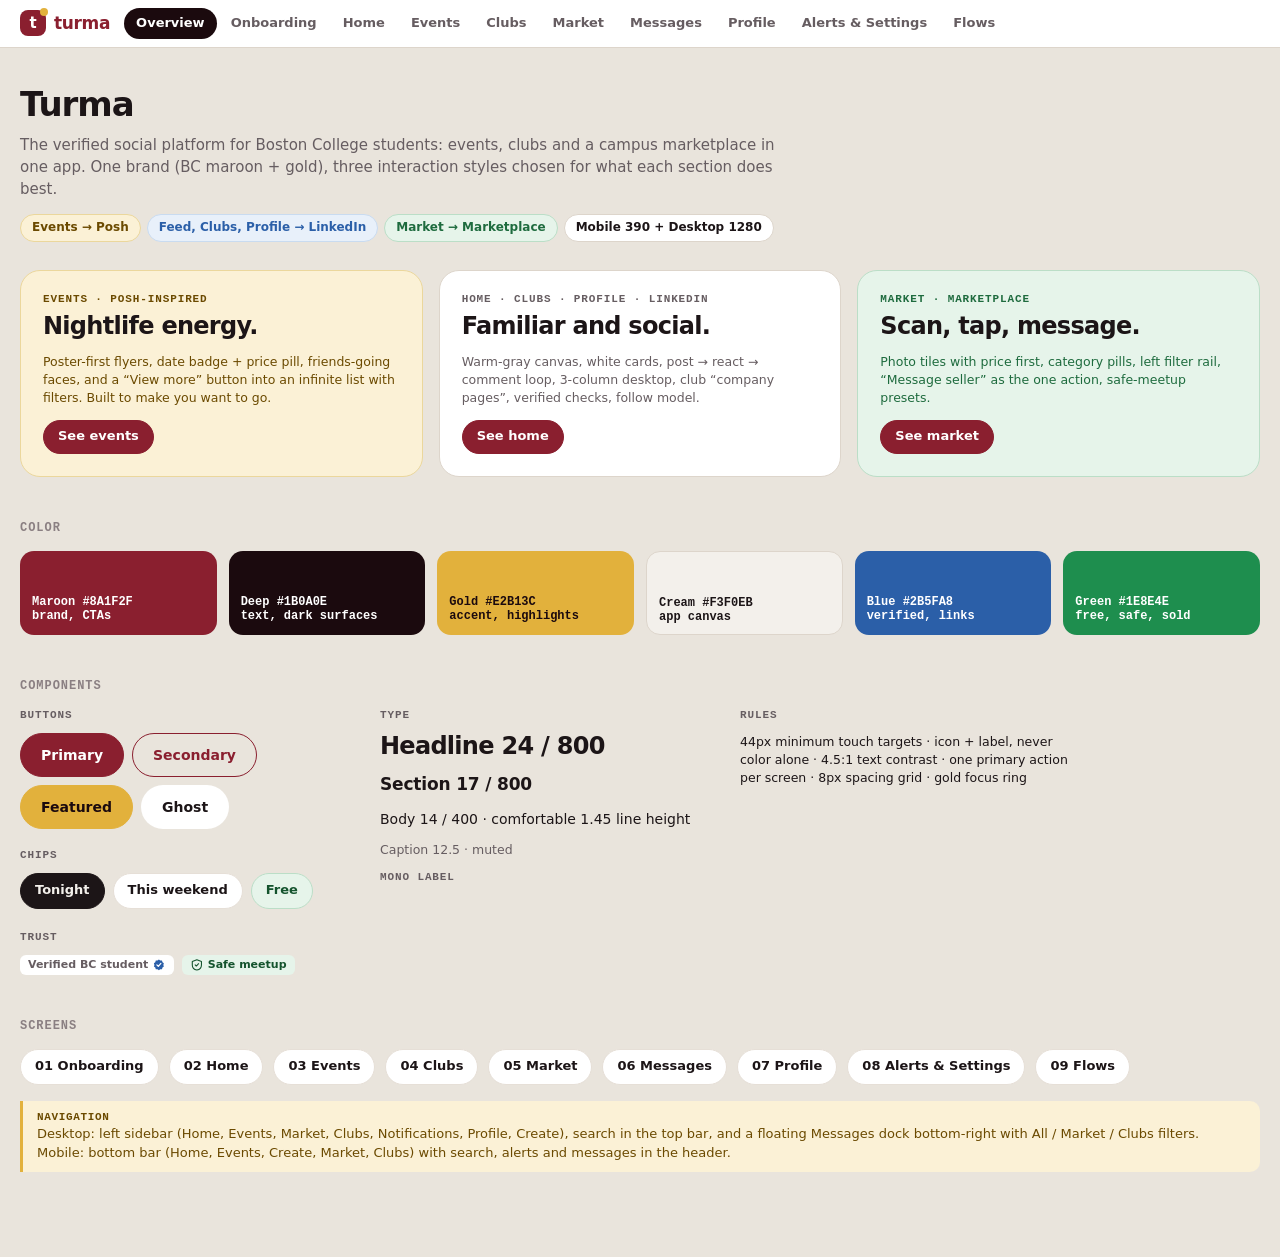
==== index.html @ 75571beb "initial commit" ====
<!doctype html><html lang="en"><head><meta charset="utf-8"><meta name="viewport" content="width=device-width,initial-scale=1"><title>Turma — Design Overview</title><link rel="stylesheet" href="styles.css"></head><body>
<main class="page">
<h1>Turma</h1>
<p class="lede">The verified social platform for Boston College students: events, clubs and a campus marketplace in one app. One brand (BC maroon + gold), three interaction styles chosen for what each section does best.</p>
<div class="tags"><span class="posh">Events → Posh</span><span class="li">Feed, Clubs, Profile → LinkedIn</span><span class="fb">Market → Marketplace</span><span>Mobile 390 + Desktop 1280</span></div>

<div class="modes">
  <div class="mode" style="background:#FBF1D6;border:1px solid #EBD79C">
    <div class="h3" style="color:#6B4A00">Events · Posh-inspired</div>
    <div class="h1" style="margin:8px 0">Nightlife energy.</div>
    <p class="sm" style="color:#6B4A00">Poster-first flyers, date badge + price pill, friends-going faces, and a “View more” button into an infinite list with filters. Built to make you want to go.</p>
    <a class="btn sm" href="04-events.html">See events</a>
  </div>
  <div class="mode" style="background:#fff;border:1px solid #DDD5CB">
    <div class="h3">Home · Clubs · Profile · LinkedIn</div>
    <div class="h1" style="margin:8px 0">Familiar and social.</div>
    <p class="sm muted">Warm-gray canvas, white cards, post → react → comment loop, 3-column desktop, club “company pages”, verified checks, follow model.</p>
    <a class="btn sm" href="02-home.html">See home</a>
  </div>
  <div class="mode" style="background:#E6F4EA;border:1px solid #BBDEC7">
    <div class="h3" style="color:#1E6B3E">Market · Marketplace</div>
    <div class="h1" style="margin:8px 0">Scan, tap, message.</div>
    <p class="sm" style="color:#1E6B3E">Photo tiles with price first, category pills, left filter rail, “Message seller” as the one action, safe-meetup presets.</p>
    <a class="btn sm" href="06-marketplace.html">See market</a>
  </div>
</div>

<div class="sec-label">Color</div>
<div class="swatches">
  <div class="sw" style="background:#8A1F2F">Maroon #8A1F2F<br>brand, CTAs</div>
  <div class="sw" style="background:#1B0A0E">Deep #1B0A0E<br>text, dark surfaces</div>
  <div class="sw" style="background:#E2B13C;color:#1B0A0E">Gold #E2B13C<br>accent, highlights</div>
  <div class="sw" style="background:#F3F0EB;color:#1C1517;border:1px solid #DDD5CB">Cream #F3F0EB<br>app canvas</div>
  <div class="sw" style="background:#2B5FA8">Blue #2B5FA8<br>verified, links</div>
  <div class="sw" style="background:#1E8E4E">Green #1E8E4E<br>free, safe, sold</div>
</div>

<div class="sec-label">Components</div>
<div class="phones" style="justify-content:flex-start;gap:20px">
  <div class="col" style="width:340px"><div class="h3">Buttons</div><div class="row wrap"><button class="btn">Primary</button><button class="btn sec">Secondary</button><button class="btn gold">Featured</button><button class="btn ghost">Ghost</button></div>
    <div class="h3" style="margin-top:8px">Chips</div><div class="chips wrap" data-chips><span class="chip on">Tonight</span><span class="chip">This weekend</span><span class="chip free">Free</span></div>
    <div class="h3" style="margin-top:8px">Trust</div><div class="row wrap"><span class="badge">Verified BC student <i class="vt" data-i="verified"></i></span><span class="badge ok"><i data-i="shield"></i>Safe meetup</span></div></div>
  <div class="col" style="width:340px"><div class="h3">Type</div><div class="h1">Headline 24 / 800</div><div class="h2">Section 17 / 800</div><div>Body 14 / 400 · comfortable 1.45 line height</div><div class="sm muted">Caption 12.5 · muted</div><div class="h3">Mono label</div></div>
  <div class="col" style="width:340px"><div class="h3">Rules</div><div class="sm">44px minimum touch targets · icon + label, never color alone · 4.5:1 text contrast · one primary action per screen · 8px spacing grid · gold focus ring</div></div>
</div>

<div class="sec-label">Screens</div>
<div class="chips wrap" style="gap:10px">
  <a class="chip" href="01-onboarding.html">01 Onboarding</a><a class="chip" href="02-home.html">02 Home</a><a class="chip" href="04-events.html">03 Events</a><a class="chip" href="05-clubs.html">04 Clubs</a><a class="chip" href="06-marketplace.html">05 Market</a><a class="chip" href="07-messaging.html">06 Messages</a><a class="chip" href="08-profile.html">07 Profile</a><a class="chip" href="09-notifications-settings.html">08 Alerts &amp; Settings</a><a class="chip" href="10-flows.html">09 Flows</a>
</div>
<div class="note"><b>Navigation</b>Desktop: left sidebar (Home, Events, Market, Clubs, Notifications, Profile, Create), search in the top bar, and a floating Messages dock bottom-right with All / Market / Clubs filters. Mobile: bottom bar (Home, Events, Create, Market, Clubs) with search, alerts and messages in the header.</div>
</main><script src="app.js"></script></body></html>
---- styles.css ----
/* TURMA design system — BC maroon + gold.
   Three modes via data-theme on .phone/.desk:
   (default) LinkedIn-style light feed · mkt = Marketplace tiles */
:root{
  --maroon:#8A1F2F;--maroon-d:#5E1220;--deep:#1B0A0E;--gold:#E2B13C;--gold-soft:#FBF1D6;--gold-ink:#6B4A00;
  --bg:#F3F0EB;--card:#fff;--text:#1C1517;--muted:#665D61;--line:#E6DFD7;--chip:#fff;--hover:#F7F3EE;
  --accent:#8A1F2F;--on-accent:#fff;--ok:#1E8E4E;--danger:#C62828;--blue:#2B5FA8;--r:14px;
  --font:-apple-system,BlinkMacSystemFont,"SF Pro Text",Inter,system-ui,sans-serif;--mono:ui-monospace,Menlo,monospace;
}
[data-theme=mkt]{--bg:#fff;--line:#E9E4DE;--chip:#F0EDE9;--hover:#F0EDE9}
*{box-sizing:border-box}
body{margin:0;font:14px/1.45 var(--font);background:#E9E4DC;color:#1C1517;-webkit-font-smoothing:antialiased}
a{color:inherit;text-decoration:none}
button,input,select{font:inherit;color:inherit}
.ic{display:inline-flex;width:1.25em;height:1.25em;flex:none}.ic svg{width:100%;height:100%}

/* ---------- prototype chrome (not part of the app) ---------- */
.hub{position:sticky;top:0;z-index:50;background:#fff;border-bottom:1px solid #DDD5CB;display:flex;align-items:center;gap:14px;padding:8px 20px}
.hub nav{display:flex;gap:2px;overflow-x:auto}
.hub nav a{padding:6px 12px;border-radius:999px;font-size:13px;font-weight:600;color:#665D61;white-space:nowrap}
.hub nav a:hover{background:#F3F0EB}.hub nav a.on{background:var(--deep);color:#fff}
.logo{display:flex;align-items:center;gap:8px;font-weight:800;font-size:17px;letter-spacing:-.02em;color:var(--maroon)}
.logo i{width:26px;height:26px;border-radius:8px;background:var(--maroon);color:#fff;display:grid;place-items:center;font-style:normal;font-size:15px;position:relative}
.logo i:after{content:"";position:absolute;right:-2px;top:-2px;width:8px;height:8px;border-radius:50%;background:var(--gold)}
.page{max-width:1280px;margin:0 auto;padding:32px 20px 80px}
.page h1{font-size:34px;letter-spacing:-.03em;margin:0 0 6px}
.lede{max-width:760px;color:#665D61;margin:0 0 14px;font-size:15px}
.tags{display:flex;gap:6px;flex-wrap:wrap;margin-bottom:28px}
.tags span{font-size:12px;font-weight:700;padding:4px 11px;border-radius:999px;background:#fff;border:1px solid #DDD5CB}
.tags .posh{background:#FBF1D6;color:#6B4A00;border-color:#EBD79C}.tags .li{background:#E8F0FA;color:#2B5FA8;border-color:#C9DBF0}.tags .fb{background:#E6F4EA;color:#1E6B3E;border-color:#BBDEC7}
.sec-label{font:700 12px var(--mono);letter-spacing:.08em;text-transform:uppercase;color:#8A7F82;margin:44px 0 16px}
.phones{display:flex;flex-wrap:wrap;gap:32px;justify-content:center;align-items:flex-start}
.pw{width:390px}.pw figcaption{font:600 12px var(--mono);color:#665D61;text-align:center;margin-top:10px}
.pw{margin:0}
.note{border-left:3px solid var(--gold);background:var(--gold-soft);color:var(--gold-ink);padding:10px 14px;border-radius:0 10px 10px 0;font-size:13px;margin-top:14px}
.note b{display:block;font:700 11px var(--mono);letter-spacing:.06em;text-transform:uppercase;margin-bottom:2px}

/* ---------- device frames ---------- */
.phone{width:390px;height:800px;border-radius:40px;border:8px solid #17100F;background:var(--bg);color:var(--text);display:flex;flex-direction:column;overflow:hidden;position:relative;box-shadow:0 24px 60px rgba(60,20,25,.25)}
.sb{display:flex;justify-content:space-between;padding:10px 24px 4px;font-size:12px;font-weight:700;background:var(--card)}
.mhdr{padding:6px 14px 10px;display:flex;align-items:center;gap:10px;background:var(--card);border-bottom:1px solid var(--line)}
.mhdr .ttl{font-size:20px;font-weight:800;letter-spacing:-.02em}
.pbody{flex:1;overflow:auto;padding:12px;display:flex;flex-direction:column;gap:12px;scrollbar-width:none}
.pbody::-webkit-scrollbar{display:none}.pbody>*{flex-shrink:0}
.tabbar{display:grid;grid-template-columns:repeat(5,1fr);background:var(--card);border-top:1px solid var(--line);padding:6px 4px 16px}
.tabbar a{display:flex;flex-direction:column;align-items:center;justify-content:center;gap:2px;font-size:10.5px;font-weight:600;color:var(--muted);min-height:44px}
.tabbar a .ic{font-size:21px}.tabbar a.on{color:var(--accent)}
.tabbar .plus span{width:46px;height:32px;border-radius:12px;background:var(--accent);color:var(--on-accent);display:grid;place-items:center}
.desk{border-radius:16px;border:1px solid #DDD5CB;background:var(--bg);color:var(--text);overflow:hidden;box-shadow:0 20px 50px rgba(60,20,25,.15)}
[hidden]{display:none!important}
.desk:not([data-nav=none]){display:grid;grid-template-columns:200px minmax(0,1fr);grid-template-rows:auto 1fr;position:relative}
.desk:not([data-nav=none]) .snav{grid-row:1/3;border-right:1px solid var(--line);background:var(--card);padding:16px 12px;display:flex;flex-direction:column;gap:2px}
.snav .logo{padding:4px 10px 14px}.snav .side-link{font-size:15px}.snav .side-link .ic{background:none;padding:0;width:26px;height:26px}.snav .side-link.on{background:var(--hover);color:var(--accent);font-weight:800}.snav .side-link.on .ic{background:none;color:var(--accent)}
.snav .side-link .badge{margin-left:auto;background:var(--accent);color:var(--on-accent)}
.desk:not([data-nav=none]) .dbody{padding-bottom:76px}
.dnav{display:flex;align-items:center;gap:16px;padding:8px 20px;background:var(--card);border-bottom:1px solid var(--line)}
.dock{position:absolute;right:20px;bottom:16px;z-index:20;display:flex;flex-direction:column;align-items:flex-end;gap:10px}
.dock-pill{display:flex;align-items:center;gap:8px;min-height:48px;padding:0 18px 0 14px;border-radius:999px;border:1px solid var(--line);background:var(--card);box-shadow:0 8px 24px rgba(60,20,25,.22);font-weight:700;cursor:pointer}
.dock-pill .ic{font-size:22px}.dock-panel{width:340px;background:var(--card);border:1px solid var(--line);border-radius:16px;box-shadow:0 16px 40px rgba(60,20,25,.28);overflow:hidden}
.dock-panel .dh{display:flex;align-items:center;padding:10px 14px}.dock-panel .seg{margin:0 12px 8px}.dock-panel .list{max-height:260px;overflow:auto}
.dnav .search{display:flex;align-items:center;gap:8px;background:var(--chip);border-radius:999px;padding:0 14px;min-height:38px;width:300px;color:var(--muted)}
.dnav .search input{border:0;background:none;outline:0;flex:1;min-width:0}
.dnav .sp{flex:1}
.dbody{padding:20px;display:grid;gap:20px;grid-template-columns:220px minmax(0,1fr) 280px;align-items:start}
.dbody.two{grid-template-columns:260px minmax(0,1fr)}.dbody.one{grid-template-columns:minmax(0,1fr)}
.rail{position:sticky;top:64px;display:flex;flex-direction:column;gap:12px}
.col{display:flex;flex-direction:column;gap:12px;min-width:0}
@media(max-width:1000px){.dbody,.dbody.two{grid-template-columns:1fr}.dnav .search{display:none}.rail{position:static}.desk:not([data-nav=none]){grid-template-columns:64px minmax(0,1fr)}.snav .side-link span,.snav .logo{display:none}.snav .side-link{padding:0 8px}.dock-panel{width:280px}}
@media(max-width:480px){.phone,.pw{width:100%}}

/* ---------- primitives ---------- */
.h1{font-size:24px;font-weight:800;letter-spacing:-.03em;line-height:1.15}.h2{font-size:17px;font-weight:800;letter-spacing:-.01em}.h3{font:700 11px var(--mono);letter-spacing:.08em;text-transform:uppercase;color:var(--muted)}
.muted{color:var(--muted)}.sm{font-size:12.5px}.xs{font-size:11.5px}.b{font-weight:700}
.row{display:flex;align-items:center;gap:8px}.wrap{flex-wrap:wrap}.sp{flex:1}.between{justify-content:space-between}.stack{display:flex;flex-direction:column;gap:8px}
.card{background:var(--card);border:1px solid var(--line);border-radius:var(--r);overflow:hidden}
.pad{padding:14px}.gap-s{gap:4px}
.btn{display:inline-flex;align-items:center;justify-content:center;gap:6px;min-height:44px;padding:0 20px;border-radius:999px;border:1.5px solid var(--accent);background:var(--accent);color:var(--on-accent);font-weight:700;font-size:14px;cursor:pointer;white-space:nowrap}
.btn:hover{filter:brightness(1.08)}.btn:active{transform:translateY(1px)}
.btn.sec{background:transparent;color:var(--accent)}.btn.gold{background:var(--gold);border-color:var(--gold);color:var(--deep)}
.btn.ghost{background:var(--chip);border-color:transparent;color:var(--text)}
.btn.sm{min-height:34px;padding:0 14px;font-size:13px}.btn.block{width:100%}.btn.danger{background:transparent;color:var(--danger);border-color:var(--danger)}
:focus-visible{outline:3px solid var(--gold);outline-offset:2px}
.iconbtn{width:40px;height:40px;border-radius:50%;display:inline-grid;place-items:center;background:var(--chip);border:0;cursor:pointer;position:relative;font-size:19px;color:var(--text)}
.iconbtn.plain{background:none}.iconbtn .dot{position:absolute;top:8px;right:9px;width:9px;height:9px;border-radius:50%;background:var(--danger);border:2px solid var(--card)}
.chips{display:flex;gap:8px;overflow-x:auto;scrollbar-width:none;padding-bottom:2px}.chips::-webkit-scrollbar{display:none}.chips.wrap{flex-wrap:wrap}
.chip{display:inline-flex;align-items:center;gap:6px;min-height:36px;padding:0 14px;border-radius:999px;background:var(--chip);border:1px solid var(--line);font-size:13px;font-weight:600;white-space:nowrap;cursor:pointer;flex:none}
.chip.on{background:var(--text);color:var(--bg);border-color:var(--text)}
.chip.free{background:#E6F4EA;color:#14532D;border-color:#BBDEC7}
.tabs{display:flex;border-bottom:1px solid var(--line);background:var(--card)}
.tabs button{flex:1;min-height:44px;background:none;border:0;border-bottom:3px solid transparent;font-weight:700;font-size:13.5px;color:var(--muted);cursor:pointer}
.tabs button.on{color:var(--accent);border-color:var(--accent)}
.seg{display:flex;background:var(--chip);border-radius:12px;padding:3px;gap:2px}
.seg button{flex:1;min-height:38px;border:0;background:none;border-radius:9px;font-weight:700;font-size:13px;color:var(--muted);cursor:pointer}
.seg button.on{background:var(--card);color:var(--text);box-shadow:0 1px 3px rgba(0,0,0,.15)}
.av{width:40px;height:40px;border-radius:50%;flex:none;display:inline-grid;place-items:center;font-size:13px;font-weight:800;color:#fff;background:var(--maroon)}
.av.sq{border-radius:10px}.av.lg{width:72px;height:72px;font-size:24px;border:3px solid var(--card)}.av.s{width:24px;height:24px;font-size:9px;border:2px solid var(--card)}.av.xl{width:96px;height:96px;font-size:30px;border:4px solid var(--card)}
.c2{background:#2B5FA8}.c3{background:#1E8E4E}.c4{background:#B8891A}.c5{background:#6B45B5}
.faces{display:inline-flex}.faces .av+.av{margin-left:-8px}
.vt{color:var(--blue);font-size:1em;vertical-align:-.15em;display:inline-flex}
.badge{display:inline-flex;align-items:center;gap:4px;font-size:11px;font-weight:700;padding:2px 8px;border-radius:6px;background:var(--chip);color:var(--muted)}
.badge.ok{background:#E6F4EA;color:#14532D}.badge.gold{background:var(--gold-soft);color:var(--gold-ink)}.badge.red{background:#FCE8E8;color:#8B1A1A}

input,select{width:100%;min-height:46px;border:1.5px solid var(--line);border-radius:12px;padding:0 14px;background:var(--card);color:var(--text)}
label.f{display:flex;flex-direction:column;gap:6px;font-size:12.5px;font-weight:700}
label.f input,label.f select{font-weight:400}
.progress{display:flex;gap:6px}.progress i{flex:1;height:5px;border-radius:3px;background:var(--line)}.progress i.on{background:var(--accent)}
.switch{width:46px;height:28px;border-radius:20px;background:#C9C0B6;position:relative;flex:none;cursor:pointer;border:0;padding:0}
.switch:after{content:"";position:absolute;top:3px;left:3px;width:22px;height:22px;border-radius:50%;background:#fff;box-shadow:0 1px 3px rgba(0,0,0,.3);transition:left .15s}
.switch.on{background:var(--ok)}.switch.on:after{left:21px}
.state{display:flex;gap:10px;align-items:flex-start;border-radius:12px;padding:12px 14px;font-size:13px;font-weight:600}
.state.ok{background:#E6F4EA;color:#14532D}.state.warn{background:var(--gold-soft);color:var(--gold-ink)}.state.err{background:#FCE8E8;color:#8B1A1A}.state.info{background:#E8F0FA;color:#1F4C8A}
.toast{position:absolute;left:14px;right:14px;bottom:88px;background:var(--deep);color:#fff;border-radius:14px;padding:12px 16px;font-weight:600;font-size:13.5px;display:flex;gap:10px;align-items:center;box-shadow:0 10px 30px rgba(0,0,0,.35);z-index:10}
.toast[hidden]{display:none}
.kv{display:grid;grid-template-columns:auto 1fr;gap:10px 16px;font-size:13.5px;align-items:center}.kv>:nth-child(odd){color:var(--muted);font-weight:600;display:flex;align-items:center;gap:8px}
.list>*{padding:12px 14px;border-bottom:1px solid var(--line)}.list>*:last-child{border-bottom:0}
.item{display:flex;gap:12px;align-items:center}.item .grow{flex:1;min-width:0}.item .grow>b{display:block}
.divider{height:1px;background:var(--line);margin:4px 0}
.cta{position:sticky;bottom:-12px;margin:0 -12px -12px;padding:12px;background:var(--card);border-top:1px solid var(--line);display:flex;gap:8px;align-items:center;z-index:3}
.scrim{position:absolute;inset:0;background:rgba(0,0,0,.5);z-index:8}.sheet{position:absolute;left:0;right:0;bottom:0;background:var(--card);border-radius:22px 22px 0 0;padding:10px 16px 26px;z-index:9;display:flex;flex-direction:column;gap:14px}
.sheet[hidden],.scrim[hidden]{display:none}.sheet:before{content:"";width:40px;height:4px;border-radius:2px;background:var(--line);align-self:center}
.strip{display:flex;gap:12px;overflow-x:auto;scrollbar-width:none;margin:0 -12px;padding:0 12px}.strip::-webkit-scrollbar{display:none}
.skel{border-radius:12px;background:linear-gradient(90deg,var(--chip),var(--line),var(--chip));background-size:200% 100%;animation:sh 1.3s infinite;min-height:64px}
@keyframes sh{to{background-position:-200% 0}}

/* ---------- art (placeholder photography) ---------- */
.art{position:relative;display:grid;place-items:center;color:rgba(255,255,255,.92);overflow:hidden;background:var(--g,linear-gradient(135deg,#5E1220,#B3403A 55%,#E2B13C))}
.art .ic{font-size:44px}.art:after{content:"";position:absolute;inset:0;background:radial-gradient(circle at 80% 15%,rgba(255,255,255,.28),transparent 45%)}
.art .iconbtn .ic,.art .save .ic,.tile .art .save .ic{font-size:17px}.art .iconbtn,.art .save,.art .glass,.art .badge{position:relative;z-index:2}
.g1{--g:linear-gradient(135deg,#5E1220,#B3403A 55%,#E2B13C)}.g2{--g:linear-gradient(135deg,#14284B,#2B5FA8 60%,#7FB6E8)}.g3{--g:linear-gradient(135deg,#0F3D25,#1E8E4E 60%,#A6DA7E)}
.g4{--g:linear-gradient(135deg,#3B1A5C,#7B45C4 60%,#E58AC1)}.g5{--g:linear-gradient(135deg,#7A4B00,#E2B13C 70%,#FBE7A6)}.g6{--g:linear-gradient(135deg,#2A2A2E,#5B5B63 70%,#9A9AA3)}
.banner{height:96px}.banner.tall{height:130px}

/* ---------- POSH: event flyers ---------- */
.flyer{position:relative;border-radius:20px;overflow:hidden;aspect-ratio:4/5}.flyer.wide{aspect-ratio:16/11}.flyer.sq{aspect-ratio:1}
.flyer .art{position:absolute;inset:0}.flyer .art .ic{font-size:96px;opacity:.55}
.flyer .top{position:absolute;top:12px;left:12px;right:12px;display:flex;justify-content:space-between;align-items:flex-start;z-index:2}
.flyer .bot{position:absolute;left:0;right:0;bottom:0;padding:44px 16px 14px;background:linear-gradient(transparent,rgba(10,4,6,.92));color:#fff;z-index:2}
.flyer .bot .t{font-size:22px;font-weight:800;letter-spacing:-.02em;line-height:1.1;margin-bottom:4px}
.date{background:rgba(255,255,255,.94);color:var(--deep);border-radius:12px;padding:5px 11px;text-align:center;line-height:1.05}.date small{display:block;font-size:10px;font-weight:800;letter-spacing:.08em;color:var(--maroon)}.date b{font-size:20px}
.price{background:var(--gold);color:var(--deep);border-radius:999px;padding:5px 12px;font-weight:800;font-size:13px}.price.free{background:#fff}
.glass{background:rgba(0,0,0,.45);backdrop-filter:blur(6px);color:#fff;border-radius:999px;padding:5px 11px;font-size:12px;font-weight:700;display:inline-flex;gap:5px;align-items:center}
.evrow{display:flex;gap:12px;padding:10px;border-radius:16px;background:var(--card);border:1px solid var(--line)}
.evrow .art{width:84px;height:84px;border-radius:12px;flex:none}.evrow .art .ic{font-size:32px}
.going{display:flex;align-items:center;gap:8px;font-size:12.5px;color:var(--muted)}
.hostbar{display:flex;align-items:center;gap:10px}
.cal{display:grid;grid-template-columns:repeat(7,1fr);gap:4px;text-align:center;font-size:12.5px}
.cal b{font:700 10px var(--mono);color:var(--muted);padding:4px 0}.cal span{padding:9px 0;border-radius:10px;position:relative}.cal span.ev:after{content:"";position:absolute;left:50%;bottom:3px;width:5px;height:5px;margin-left:-2.5px;border-radius:50%;background:var(--accent)}.cal span.on{background:var(--accent);color:var(--on-accent);font-weight:800}.cal span.on:after{background:var(--on-accent)}.cal span.mute{color:var(--line)}

/* ---------- LINKEDIN: feed ---------- */
.post .head{display:flex;gap:10px;padding:14px 14px 8px;align-items:flex-start}.post .head .who{flex:1;min-width:0;line-height:1.3}.post .head .who b{font-size:14px}
.post .body{padding:0 14px 12px;font-size:14px}.post .art{height:200px}.post .art .ic{font-size:64px}
.post .media{position:relative}.post .media .price{position:absolute;right:12px;bottom:12px;z-index:2}.post .media .glass{position:absolute;left:12px;bottom:12px;z-index:2}
.post .stats{display:flex;align-items:center;gap:6px;padding:9px 14px;font-size:12.5px;color:var(--muted);border-bottom:1px solid var(--line)}
.post .acts{display:grid;grid-template-columns:repeat(4,1fr);padding:2px 6px}
.post .acts button{display:flex;align-items:center;justify-content:center;gap:6px;min-height:46px;background:none;border:0;border-radius:8px;color:var(--muted);font-weight:700;font-size:13px;cursor:pointer}
.post .acts button:hover{background:var(--hover)}.post .acts button.liked{color:var(--blue)}.post .acts button.cta-b{color:var(--accent)}
.link{color:var(--accent);font-weight:700;background:none;border:0;padding:0;cursor:pointer;font-size:inherit}
.composer{display:flex;align-items:center;gap:10px;padding:12px}.composer .fake{flex:1;min-height:42px;border:1px solid var(--line);border-radius:999px;display:flex;align-items:center;padding:0 16px;color:var(--muted);font-weight:600;font-size:13.5px}
.profcard{overflow:hidden}.profcard .art{height:60px}.profcard .in{padding:0 14px 14px;text-align:center;margin-top:-28px}
.stat{display:flex;justify-content:space-between;font-size:12.5px;padding:6px 0;color:var(--muted)}.stat b{color:var(--accent)}
.club-hero{position:relative}.club-hero .av{position:absolute;left:14px;bottom:-32px;border-radius:14px}
.pill-row{display:flex;gap:8px;flex-wrap:wrap}
.mapbox{height:150px;border-radius:12px;position:relative;background:linear-gradient(180deg,#DDEBD2 0 55%,#C4DCCB 55%),repeating-linear-gradient(90deg,transparent 0 38px,rgba(0,0,0,.07) 38px 40px);display:grid;place-items:center;color:#2F4A32}
.mapbox i{position:absolute;color:var(--maroon);font-size:26px}

/* ---------- MARKETPLACE: tiles ---------- */
.tiles{display:grid;grid-template-columns:repeat(2,1fr);gap:14px 10px}.tiles.d3{grid-template-columns:repeat(3,1fr)}.tiles.d4{grid-template-columns:repeat(4,1fr)}
.tile .art{aspect-ratio:1;border-radius:12px}.tile .art .ic{font-size:40px}.tile .pr{font-size:16px;font-weight:800;margin-top:6px}.tile .pr s{font-size:12px;font-weight:500;color:var(--muted);margin-left:4px}
.tile .tt{font-size:13.5px;line-height:1.3}.tile .lo{font-size:12px;color:var(--muted)}.tile .save{position:absolute;top:8px;right:8px;z-index:2;width:32px;height:32px;border-radius:50%;background:rgba(255,255,255,.92);color:var(--deep);display:grid;place-items:center;font-size:16px;border:0;cursor:pointer}
.tile .save.on{color:var(--maroon)}.tile .art .badge{position:absolute;left:8px;bottom:8px;z-index:2;background:rgba(0,0,0,.6);color:#fff}
.side-h{font-size:22px;font-weight:800;letter-spacing:-.02em}
.side-link{display:flex;align-items:center;gap:12px;min-height:44px;padding:0 10px;border-radius:10px;font-weight:600}.side-link .ic{width:34px;height:34px;padding:7px;border-radius:50%;background:var(--chip)}.side-link.on{background:var(--hover);color:var(--accent)}.side-link.on .ic{background:var(--accent);color:var(--on-accent)}
.range{height:6px;border-radius:3px;background:linear-gradient(90deg,var(--line) 0 5%,var(--accent) 5% 55%,var(--line) 55%);margin:12px 4px}
.chk{display:flex;align-items:center;gap:10px;min-height:36px;font-size:13.5px}.chk:before{content:"";width:18px;height:18px;border:2px solid var(--muted);border-radius:5px;flex:none}.chk.on:before{background:var(--accent);border-color:var(--accent);box-shadow:inset 0 0 0 3px #fff}
.safe{display:flex;gap:10px;align-items:flex-start;background:#E6F4EA;color:#14532D;padding:12px;border-radius:12px;font-size:12.5px;font-weight:600}

/* ---------- messages ---------- */
.bubble{max-width:78%;padding:9px 13px;border-radius:18px;font-size:14px}.bubble.them{background:var(--chip);border-bottom-left-radius:5px}.bubble.me{background:var(--accent);color:var(--on-accent);border-bottom-right-radius:5px;margin-left:auto}
.unread{width:10px;height:10px;border-radius:50%;background:var(--accent);flex:none}
.inputbar{display:flex;gap:8px;padding:10px 12px;background:var(--card);border-top:1px solid var(--line)}

/* ---------- flows page ---------- */
.flowcard{background:#fff;border:1px solid #DDD5CB;border-radius:20px;padding:22px;margin-bottom:18px}
.steps{display:grid;grid-template-columns:repeat(auto-fit,minmax(170px,1fr));gap:12px;margin:16px 0;counter-reset:s}
.steps div{counter-increment:s;background:#F7F3EE;border-radius:14px;padding:14px;font-size:13px;position:relative}
.steps div:before{content:counter(s);display:grid;place-items:center;width:24px;height:24px;border-radius:50%;background:var(--maroon);color:#fff;font-weight:800;font-size:12px;margin-bottom:8px}
.steps div b{display:block;font-size:14px;margin-bottom:2px}
.swatches{display:grid;grid-template-columns:repeat(auto-fit,minmax(130px,1fr));gap:12px}
.sw{border-radius:14px;padding:44px 12px 10px;color:#fff;font:600 12px var(--mono)}
.modes{display:grid;grid-template-columns:repeat(auto-fit,minmax(260px,1fr));gap:16px}
.mode{border-radius:20px;padding:22px;min-height:190px}

/* event cards in the infinite feed */
.evcard .flyer{border-radius:0;aspect-ratio:16/8}.evcard .flyer .art .ic{font-size:72px}
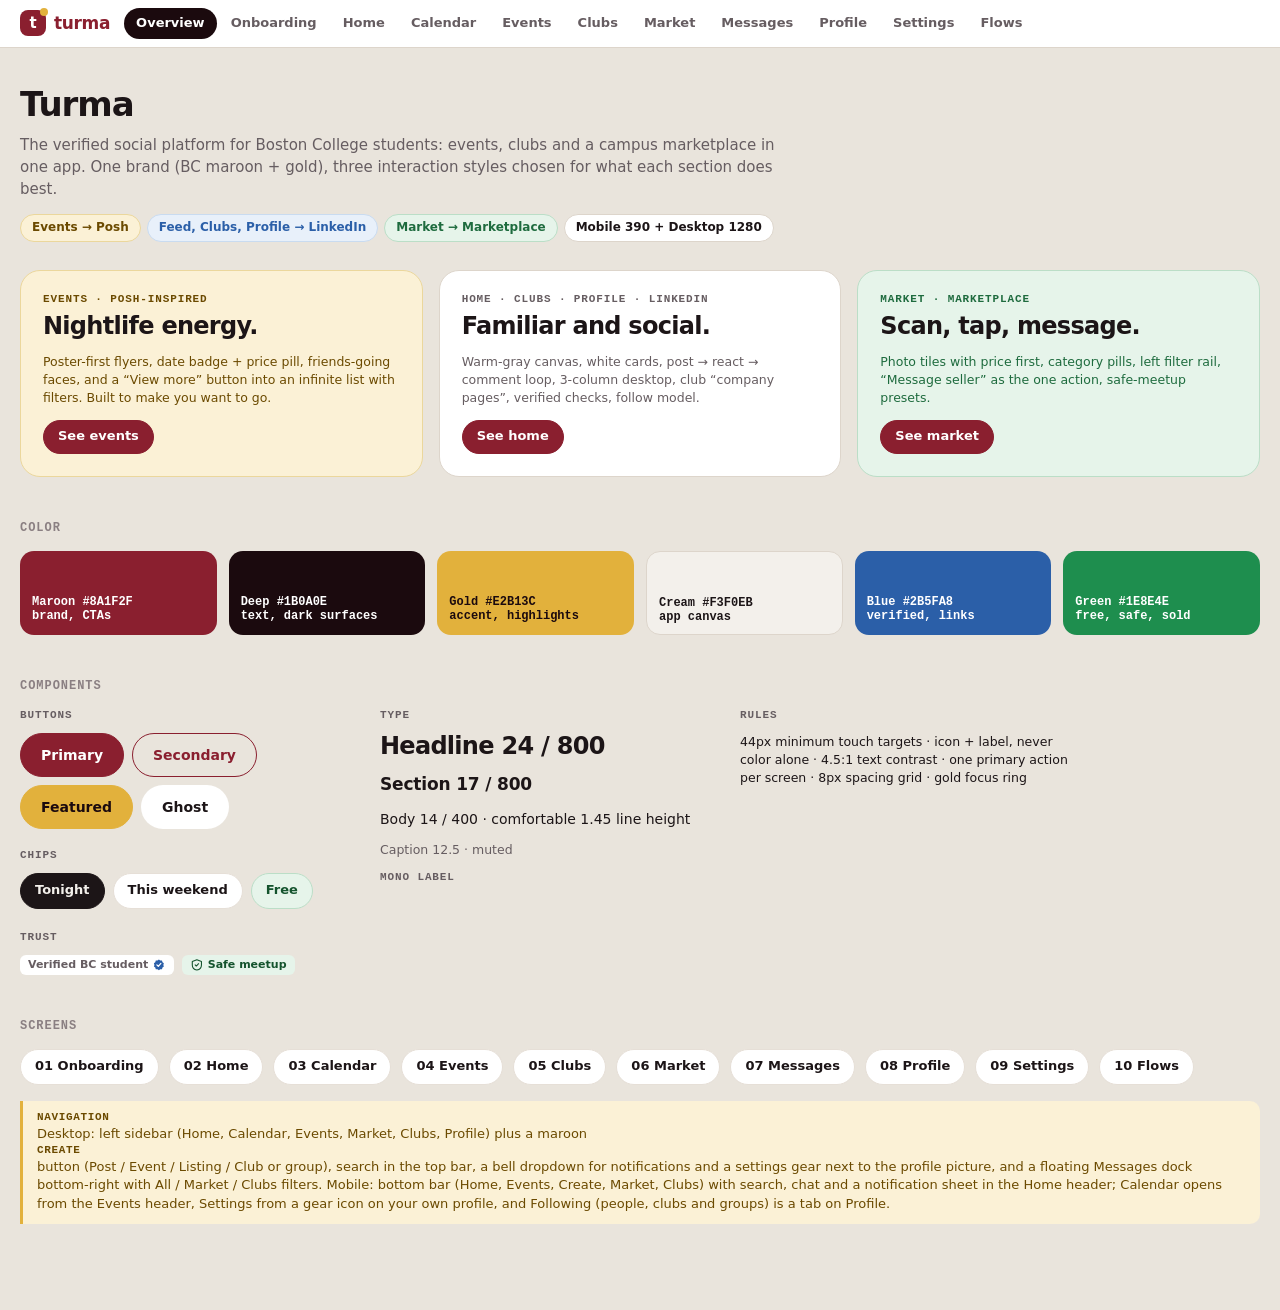
==== commit 11a29842: "added more capabilities" ====
--- a/index.html
+++ b/index.html
@@ -46,7 +46,7 @@
 
 <div class="sec-label">Screens</div>
 <div class="chips wrap" style="gap:10px">
-  <a class="chip" href="01-onboarding.html">01 Onboarding</a><a class="chip" href="02-home.html">02 Home</a><a class="chip" href="04-events.html">03 Events</a><a class="chip" href="05-clubs.html">04 Clubs</a><a class="chip" href="06-marketplace.html">05 Market</a><a class="chip" href="07-messaging.html">06 Messages</a><a class="chip" href="08-profile.html">07 Profile</a><a class="chip" href="09-notifications-settings.html">08 Alerts &amp; Settings</a><a class="chip" href="10-flows.html">09 Flows</a>
+  <a class="chip" href="01-onboarding.html">01 Onboarding</a><a class="chip" href="02-home.html">02 Home</a><a class="chip" href="11-calendar.html">03 Calendar</a><a class="chip" href="04-events.html">04 Events</a><a class="chip" href="05-clubs.html">05 Clubs</a><a class="chip" href="06-marketplace.html">06 Market</a><a class="chip" href="07-messaging.html">07 Messages</a><a class="chip" href="08-profile.html">08 Profile</a><a class="chip" href="09-notifications-settings.html">09 Settings</a><a class="chip" href="10-flows.html">10 Flows</a>
 </div>
-<div class="note"><b>Navigation</b>Desktop: left sidebar (Home, Events, Market, Clubs, Notifications, Profile, Create), search in the top bar, and a floating Messages dock bottom-right with All / Market / Clubs filters. Mobile: bottom bar (Home, Events, Create, Market, Clubs) with search, alerts and messages in the header.</div>
+<div class="note"><b>Navigation</b>Desktop: left sidebar (Home, Calendar, Events, Market, Clubs, Profile) plus a maroon <b>Create</b> button (Post / Event / Listing / Club or group), search in the top bar, a bell dropdown for notifications and a settings gear next to the profile picture, and a floating Messages dock bottom-right with All / Market / Clubs filters. Mobile: bottom bar (Home, Events, Create, Market, Clubs) with search, chat and a notification sheet in the Home header; Calendar opens from the Events header, Settings from a gear icon on your own profile, and Following (people, clubs and groups) is a tab on Profile.</div>
 </main><script src="app.js"></script></body></html>
--- a/styles.css
+++ b/styles.css
@@ -34,6 +34,7 @@
 .pw{margin:0}
 .note{border-left:3px solid var(--gold);background:var(--gold-soft);color:var(--gold-ink);padding:10px 14px;border-radius:0 10px 10px 0;font-size:13px;margin-top:14px}
 .note b{display:block;font:700 11px var(--mono);letter-spacing:.06em;text-transform:uppercase;margin-bottom:2px}
+.note.open{border-color:var(--maroon);background:#FCE8E8;color:#8B1A1A}
 
 /* ---------- device frames ---------- */
 .phone{width:390px;height:800px;border-radius:40px;border:8px solid #17100F;background:var(--bg);color:var(--text);display:flex;flex-direction:column;overflow:hidden;position:relative;box-shadow:0 24px 60px rgba(60,20,25,.25)}
@@ -43,8 +44,8 @@
 .pbody{flex:1;overflow:auto;padding:12px;display:flex;flex-direction:column;gap:12px;scrollbar-width:none}
 .pbody::-webkit-scrollbar{display:none}.pbody>*{flex-shrink:0}
 .tabbar{display:grid;grid-template-columns:repeat(5,1fr);background:var(--card);border-top:1px solid var(--line);padding:6px 4px 16px}
-.tabbar a{display:flex;flex-direction:column;align-items:center;justify-content:center;gap:2px;font-size:10.5px;font-weight:600;color:var(--muted);min-height:44px}
-.tabbar a .ic{font-size:21px}.tabbar a.on{color:var(--accent)}
+.tabbar a,.tabbar button{display:flex;flex-direction:column;align-items:center;justify-content:center;gap:2px;font-size:10.5px;font-weight:600;color:var(--muted);min-height:44px;background:none;border:0;cursor:pointer}
+.tabbar a .ic,.tabbar button .ic{font-size:21px}.tabbar a.on{color:var(--accent)}
 .tabbar .plus span{width:46px;height:32px;border-radius:12px;background:var(--accent);color:var(--on-accent);display:grid;place-items:center}
 .desk{border-radius:16px;border:1px solid #DDD5CB;background:var(--bg);color:var(--text);overflow:hidden;box-shadow:0 20px 50px rgba(60,20,25,.15)}
 [hidden]{display:none!important}
@@ -52,8 +53,11 @@
 .desk:not([data-nav=none]) .snav{grid-row:1/3;border-right:1px solid var(--line);background:var(--card);padding:16px 12px;display:flex;flex-direction:column;gap:2px}
 .snav .logo{padding:4px 10px 14px}.snav .side-link{font-size:15px}.snav .side-link .ic{background:none;padding:0;width:26px;height:26px}.snav .side-link.on{background:var(--hover);color:var(--accent);font-weight:800}.snav .side-link.on .ic{background:none;color:var(--accent)}
 .snav .side-link .badge{margin-left:auto;background:var(--accent);color:var(--on-accent)}
+.snav .btn{border:0;cursor:pointer}
 .desk:not([data-nav=none]) .dbody{padding-bottom:76px}
-.dnav{display:flex;align-items:center;gap:16px;padding:8px 20px;background:var(--card);border-bottom:1px solid var(--line)}
+.dnav{display:flex;align-items:center;gap:10px;padding:8px 20px;background:var(--card);border-bottom:1px solid var(--line)}
+.dnav .iconbtn{cursor:pointer}
+.dnav .av{cursor:pointer}
 .dock{position:absolute;right:20px;bottom:16px;z-index:20;display:flex;flex-direction:column;align-items:flex-end;gap:10px}
 .dock-pill{display:flex;align-items:center;gap:8px;min-height:48px;padding:0 18px 0 14px;border-radius:999px;border:1px solid var(--line);background:var(--card);box-shadow:0 8px 24px rgba(60,20,25,.22);font-weight:700;cursor:pointer}
 .dock-pill .ic{font-size:22px}.dock-panel{width:340px;background:var(--card);border:1px solid var(--line);border-radius:16px;box-shadow:0 16px 40px rgba(60,20,25,.28);overflow:hidden}
@@ -65,8 +69,18 @@
 .dbody.two{grid-template-columns:260px minmax(0,1fr)}.dbody.one{grid-template-columns:minmax(0,1fr)}
 .rail{position:sticky;top:64px;display:flex;flex-direction:column;gap:12px}
 .col{display:flex;flex-direction:column;gap:12px;min-width:0}
-@media(max-width:1000px){.dbody,.dbody.two{grid-template-columns:1fr}.dnav .search{display:none}.rail{position:static}.desk:not([data-nav=none]){grid-template-columns:64px minmax(0,1fr)}.snav .side-link span,.snav .logo{display:none}.snav .side-link{padding:0 8px}.dock-panel{width:280px}}
+@media(max-width:1000px){.dbody,.dbody.two{grid-template-columns:1fr}.dnav .search{display:none}.rail{position:static}.desk:not([data-nav=none]){grid-template-columns:64px minmax(0,1fr)}.snav .side-link span,.snav .logo,.snav .btn span{display:none}.snav .side-link{padding:0 8px}.dock-panel{width:280px}.ndrop{width:260px}}
 @media(max-width:480px){.phone,.pw{width:100%}}
+
+/* ---------- dropdowns (notifications, create menu) + modals ---------- */
+.ndrop{position:absolute;top:56px;right:20px;width:320px;max-width:calc(100% - 32px);background:var(--card);border:1px solid var(--line);border-radius:16px;box-shadow:0 16px 40px rgba(60,20,25,.28);z-index:26;overflow:hidden}
+.ndrop .list{max-height:300px;overflow:auto}
+.ndrop .side-link{color:var(--text)}
+.ndrop.menu{top:auto;right:auto;left:16px;bottom:84px;width:216px}
+.modal-scrim{position:absolute;inset:0;background:rgba(20,8,10,.5);z-index:30;display:grid;place-items:center;padding:24px;overflow:auto}
+.modal-scrim[hidden]{display:none}
+.modal{background:var(--card);border-radius:20px;max-width:460px;width:100%;max-height:100%;overflow:auto;padding:22px;display:flex;flex-direction:column;gap:14px;box-shadow:0 24px 60px rgba(60,20,25,.35)}
+.modal .h2{margin:0}
 
 /* ---------- primitives ---------- */
 .h1{font-size:24px;font-weight:800;letter-spacing:-.03em;line-height:1.15}.h2{font-size:17px;font-weight:800;letter-spacing:-.01em}.h3{font:700 11px var(--mono);letter-spacing:.08em;text-transform:uppercase;color:var(--muted)}
@@ -78,11 +92,12 @@
 .btn:hover{filter:brightness(1.08)}.btn:active{transform:translateY(1px)}
 .btn.sec{background:transparent;color:var(--accent)}.btn.gold{background:var(--gold);border-color:var(--gold);color:var(--deep)}
 .btn.ghost{background:var(--chip);border-color:transparent;color:var(--text)}
+.btn.google{background:#fff;color:var(--text);border-color:var(--line)}
 .btn.sm{min-height:34px;padding:0 14px;font-size:13px}.btn.block{width:100%}.btn.danger{background:transparent;color:var(--danger);border-color:var(--danger)}
 :focus-visible{outline:3px solid var(--gold);outline-offset:2px}
 .iconbtn{width:40px;height:40px;border-radius:50%;display:inline-grid;place-items:center;background:var(--chip);border:0;cursor:pointer;position:relative;font-size:19px;color:var(--text)}
 .iconbtn.plain{background:none}.iconbtn .dot{position:absolute;top:8px;right:9px;width:9px;height:9px;border-radius:50%;background:var(--danger);border:2px solid var(--card)}
-.chips{display:flex;gap:8px;overflow-x:auto;scrollbar-width:none;padding-bottom:2px}.chips::-webkit-scrollbar{display:none}.chips.wrap{flex-wrap:wrap}
+.chips{display:flex;gap:8px;overflow-x:auto;scrollbar-width:none;padding-bottom:2px}.chips.wrap{flex-wrap:wrap}.chips::-webkit-scrollbar{display:none}
 .chip{display:inline-flex;align-items:center;gap:6px;min-height:36px;padding:0 14px;border-radius:999px;background:var(--chip);border:1px solid var(--line);font-size:13px;font-weight:600;white-space:nowrap;cursor:pointer;flex:none}
 .chip.on{background:var(--text);color:var(--bg);border-color:var(--text)}
 .chip.free{background:#E6F4EA;color:#14532D;border-color:#BBDEC7}
@@ -100,9 +115,10 @@
 .badge{display:inline-flex;align-items:center;gap:4px;font-size:11px;font-weight:700;padding:2px 8px;border-radius:6px;background:var(--chip);color:var(--muted)}
 .badge.ok{background:#E6F4EA;color:#14532D}.badge.gold{background:var(--gold-soft);color:var(--gold-ink)}.badge.red{background:#FCE8E8;color:#8B1A1A}
 
-input,select{width:100%;min-height:46px;border:1.5px solid var(--line);border-radius:12px;padding:0 14px;background:var(--card);color:var(--text)}
+input,select,textarea{width:100%;min-height:46px;border:1.5px solid var(--line);border-radius:12px;padding:0 14px;background:var(--card);color:var(--text)}
+textarea{min-height:88px;padding:12px 14px;resize:vertical;font-family:inherit}
 label.f{display:flex;flex-direction:column;gap:6px;font-size:12.5px;font-weight:700}
-label.f input,label.f select{font-weight:400}
+label.f input,label.f select,label.f textarea{font-weight:400}
 .progress{display:flex;gap:6px}.progress i{flex:1;height:5px;border-radius:3px;background:var(--line)}.progress i.on{background:var(--accent)}
 .switch{width:46px;height:28px;border-radius:20px;background:#C9C0B6;position:relative;flex:none;cursor:pointer;border:0;padding:0}
 .switch:after{content:"";position:absolute;top:3px;left:3px;width:22px;height:22px;border-radius:50%;background:#fff;box-shadow:0 1px 3px rgba(0,0,0,.3);transition:left .15s}
@@ -116,7 +132,7 @@
 .item{display:flex;gap:12px;align-items:center}.item .grow{flex:1;min-width:0}.item .grow>b{display:block}
 .divider{height:1px;background:var(--line);margin:4px 0}
 .cta{position:sticky;bottom:-12px;margin:0 -12px -12px;padding:12px;background:var(--card);border-top:1px solid var(--line);display:flex;gap:8px;align-items:center;z-index:3}
-.scrim{position:absolute;inset:0;background:rgba(0,0,0,.5);z-index:8}.sheet{position:absolute;left:0;right:0;bottom:0;background:var(--card);border-radius:22px 22px 0 0;padding:10px 16px 26px;z-index:9;display:flex;flex-direction:column;gap:14px}
+.scrim{position:absolute;inset:0;background:rgba(0,0,0,.5);z-index:8}.sheet{position:absolute;left:0;right:0;bottom:0;background:var(--card);border-radius:22px 22px 0 0;padding:10px 16px 26px;z-index:9;display:flex;flex-direction:column;gap:14px;max-height:82%;overflow:auto}
 .sheet[hidden],.scrim[hidden]{display:none}.sheet:before{content:"";width:40px;height:4px;border-radius:2px;background:var(--line);align-self:center}
 .strip{display:flex;gap:12px;overflow-x:auto;scrollbar-width:none;margin:0 -12px;padding:0 12px}.strip::-webkit-scrollbar{display:none}
 .skel{border-radius:12px;background:linear-gradient(90deg,var(--chip),var(--line),var(--chip));background-size:200% 100%;animation:sh 1.3s infinite;min-height:64px}
@@ -155,7 +171,7 @@
 .post .acts button{display:flex;align-items:center;justify-content:center;gap:6px;min-height:46px;background:none;border:0;border-radius:8px;color:var(--muted);font-weight:700;font-size:13px;cursor:pointer}
 .post .acts button:hover{background:var(--hover)}.post .acts button.liked{color:var(--blue)}.post .acts button.cta-b{color:var(--accent)}
 .link{color:var(--accent);font-weight:700;background:none;border:0;padding:0;cursor:pointer;font-size:inherit}
-.composer{display:flex;align-items:center;gap:10px;padding:12px}.composer .fake{flex:1;min-height:42px;border:1px solid var(--line);border-radius:999px;display:flex;align-items:center;padding:0 16px;color:var(--muted);font-weight:600;font-size:13.5px}
+.composer{display:flex;align-items:center;gap:10px;padding:12px;cursor:pointer}.composer .fake{flex:1;min-height:42px;border:1px solid var(--line);border-radius:999px;display:flex;align-items:center;padding:0 16px;color:var(--muted);font-weight:600;font-size:13.5px}
 .profcard{overflow:hidden}.profcard .art{height:60px}.profcard .in{padding:0 14px 14px;text-align:center;margin-top:-28px}
 .stat{display:flex;justify-content:space-between;font-size:12.5px;padding:6px 0;color:var(--muted)}.stat b{color:var(--accent)}
 .club-hero{position:relative}.club-hero .av{position:absolute;left:14px;bottom:-32px;border-radius:14px}
@@ -168,8 +184,9 @@
 .tile .art{aspect-ratio:1;border-radius:12px}.tile .art .ic{font-size:40px}.tile .pr{font-size:16px;font-weight:800;margin-top:6px}.tile .pr s{font-size:12px;font-weight:500;color:var(--muted);margin-left:4px}
 .tile .tt{font-size:13.5px;line-height:1.3}.tile .lo{font-size:12px;color:var(--muted)}.tile .save{position:absolute;top:8px;right:8px;z-index:2;width:32px;height:32px;border-radius:50%;background:rgba(255,255,255,.92);color:var(--deep);display:grid;place-items:center;font-size:16px;border:0;cursor:pointer}
 .tile .save.on{color:var(--maroon)}.tile .art .badge{position:absolute;left:8px;bottom:8px;z-index:2;background:rgba(0,0,0,.6);color:#fff}
+.tile{cursor:pointer}
 .side-h{font-size:22px;font-weight:800;letter-spacing:-.02em}
-.side-link{display:flex;align-items:center;gap:12px;min-height:44px;padding:0 10px;border-radius:10px;font-weight:600}.side-link .ic{width:34px;height:34px;padding:7px;border-radius:50%;background:var(--chip)}.side-link.on{background:var(--hover);color:var(--accent)}.side-link.on .ic{background:var(--accent);color:var(--on-accent)}
+.side-link{display:flex;align-items:center;gap:12px;min-height:44px;padding:0 10px;border-radius:10px;font-weight:600;cursor:pointer}.side-link .ic{width:34px;height:34px;padding:7px;border-radius:50%;background:var(--chip)}.side-link.on{background:var(--hover);color:var(--accent)}.side-link.on .ic{background:var(--accent);color:var(--on-accent)}
 .range{height:6px;border-radius:3px;background:linear-gradient(90deg,var(--line) 0 5%,var(--accent) 5% 55%,var(--line) 55%);margin:12px 4px}
 .chk{display:flex;align-items:center;gap:10px;min-height:36px;font-size:13.5px}.chk:before{content:"";width:18px;height:18px;border:2px solid var(--muted);border-radius:5px;flex:none}.chk.on:before{background:var(--accent);border-color:var(--accent);box-shadow:inset 0 0 0 3px #fff}
 .safe{display:flex;gap:10px;align-items:flex-start;background:#E6F4EA;color:#14532D;padding:12px;border-radius:12px;font-size:12.5px;font-weight:600}
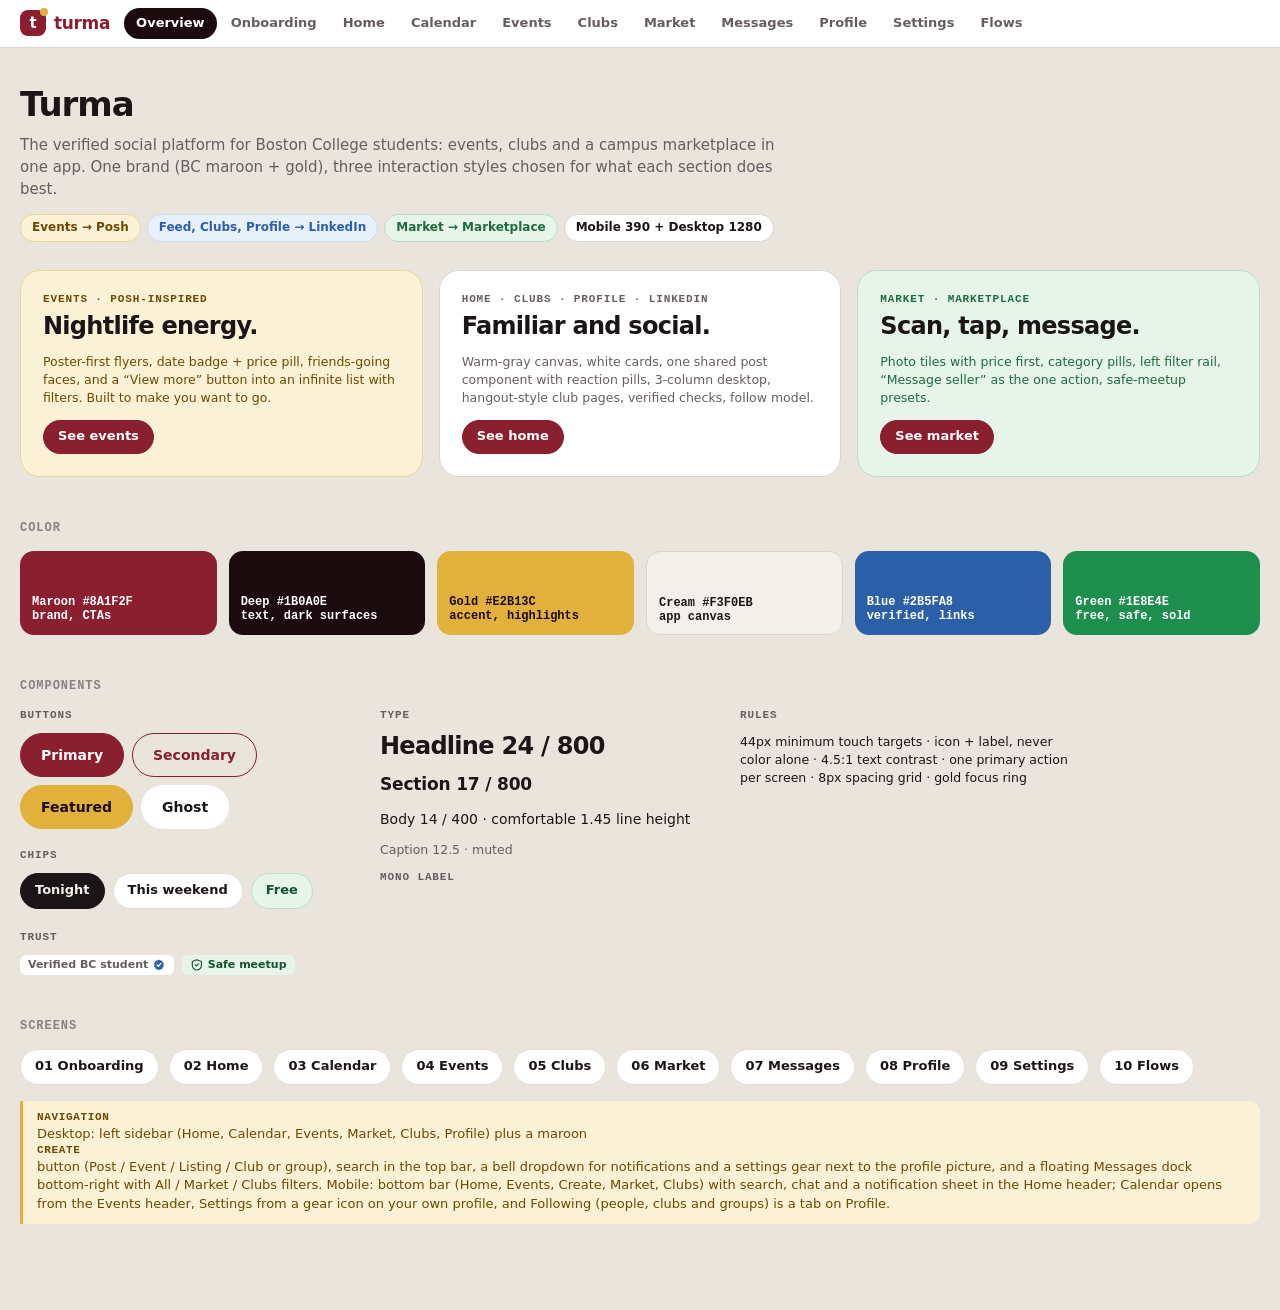
==== commit 64375a07: "Home feed uses the shared club-post component; document club and post components Co-Authored-By: Cla" ====
--- a/index.html
+++ b/index.html
@@ -14,7 +14,7 @@
   <div class="mode" style="background:#fff;border:1px solid #DDD5CB">
     <div class="h3">Home · Clubs · Profile · LinkedIn</div>
     <div class="h1" style="margin:8px 0">Familiar and social.</div>
-    <p class="sm muted">Warm-gray canvas, white cards, post → react → comment loop, 3-column desktop, club “company pages”, verified checks, follow model.</p>
+    <p class="sm muted">Warm-gray canvas, white cards, one shared post component with reaction pills, 3-column desktop, hangout-style club pages, verified checks, follow model.</p>
     <a class="btn sm" href="02-home.html">See home</a>
   </div>
   <div class="mode" style="background:#E6F4EA;border:1px solid #BBDEC7">
--- a/styles.css
+++ b/styles.css
@@ -209,3 +209,38 @@
 
 /* event cards in the infinite feed */
 .evcard .flyer{border-radius:0;aspect-ratio:16/8}.evcard .flyer .art .ic{font-size:72px}
+
+/* ---------- club page (additive, scoped to .club-page) ---------- */
+.club-page .card{border-radius:20px}
+.pattern:before{content:"";position:absolute;inset:0;pointer-events:none;background:radial-gradient(circle,rgba(255,255,255,.2) 1.6px,transparent 2px) 0 0/20px 20px}
+.club-cover{position:relative;display:flex;align-items:flex-end;gap:12px;padding:16px;min-height:150px;color:#fff;background:var(--g);overflow:hidden}
+.club-cover:after{content:"";position:absolute;inset:0;background:linear-gradient(transparent 35%,rgba(10,20,12,.62));pointer-events:none}
+.club-cover>*{position:relative;z-index:2}.club-cover>.wm{position:absolute;z-index:1;right:-6px;top:-10px;width:130px;height:130px;opacity:.22}
+.club-cover .h1{font-size:26px}.club-cover .vt{color:var(--gold)}.club-cover .av{border:3px solid #fff}
+.club-meta{padding:14px;background:var(--card);display:flex;flex-direction:column;gap:12px}
+.about-teaser summary{list-style:none;cursor:pointer;display:flex;flex-direction:column;gap:10px;align-items:flex-start}
+.about-teaser summary::-webkit-details-marker{display:none}
+.about-teaser .bio{margin:0;font-size:13.5px;line-height:1.5;display:-webkit-box;-webkit-line-clamp:2;-webkit-box-orient:vertical;overflow:hidden}
+.about-teaser[open] .bio{display:block}.about-teaser .c,.about-teaser[open] .o{display:none}.about-teaser[open] .c{display:inline}
+.about-teaser .more{display:flex;flex-direction:column;gap:12px;margin-top:14px}
+.club-actions{position:sticky;top:0;z-index:5;display:flex;gap:8px;align-items:center;padding:10px 14px;background:var(--card);border-bottom:1px solid var(--line)}
+.event-strip{scroll-snap-type:x mandatory}
+.event-strip .card{flex:0 0 270px;display:flex;scroll-snap-align:start}
+.tk-date{width:64px;flex:none;background:var(--maroon);color:#fff;display:flex;flex-direction:column;align-items:center;justify-content:center;line-height:1.1}.tk-date small{font:800 10px var(--mono);letter-spacing:.08em}.tk-date b{font-size:24px}
+.tk-body{padding:12px 14px;display:flex;flex-direction:column;gap:6px;flex:1;min-width:0;border-left:2px dashed var(--line)}
+.club-post{display:grid;grid-template-columns:40px minmax(0,1fr);gap:10px;padding:14px}
+.club-post .cp{display:flex;flex-direction:column;gap:8px;min-width:0}.club-post p{margin:0;font-size:14px}
+.cp-media{height:150px;border-radius:14px}.cp-media .ic{font-size:52px}
+.cp-react{display:flex;gap:8px;align-items:center}.club-page .chip.liked{background:var(--gold-soft);color:var(--maroon);border-color:var(--gold)}
+.lock-card{padding:16px;text-align:center;background:var(--gold-soft);display:flex;flex-direction:column;align-items:center;gap:8px}
+.lock-card .lk{width:44px;height:44px;border-radius:50%;background:var(--gold);color:var(--deep);display:grid;place-items:center;font-size:20px}
+.club-page:has([data-state=events]:not([hidden])) .tabs button[data-show=events]{color:var(--accent);border-color:var(--accent)}
+.club-page:has([data-state=events]:not([hidden])) .tabs button[data-show=posts]{color:var(--muted);border-color:transparent}
+.club-page .btn.sm,.club-page .iconbtn,.club-page .chip.react{min-height:44px}.club-page .iconbtn{width:44px;min-width:44px}
+.club-page button.link{min-height:44px;display:inline-flex;align-items:center}
+.about-teaser summary .btn{background:var(--hover);border-color:var(--line)}
+
+/* club-post is the one post component (club page + Home feed): make it self-contained */
+.club-post{border-radius:20px}.club-post .cp-meta{margin-top:-6px}
+.cp-react .chip.react{min-height:44px}.cp-react .chip.liked{background:var(--gold-soft);color:var(--maroon);border-color:var(--gold)}
+.cp-react .iconbtn{width:44px;min-width:44px;min-height:44px}.club-post .btn.sm{min-height:44px}
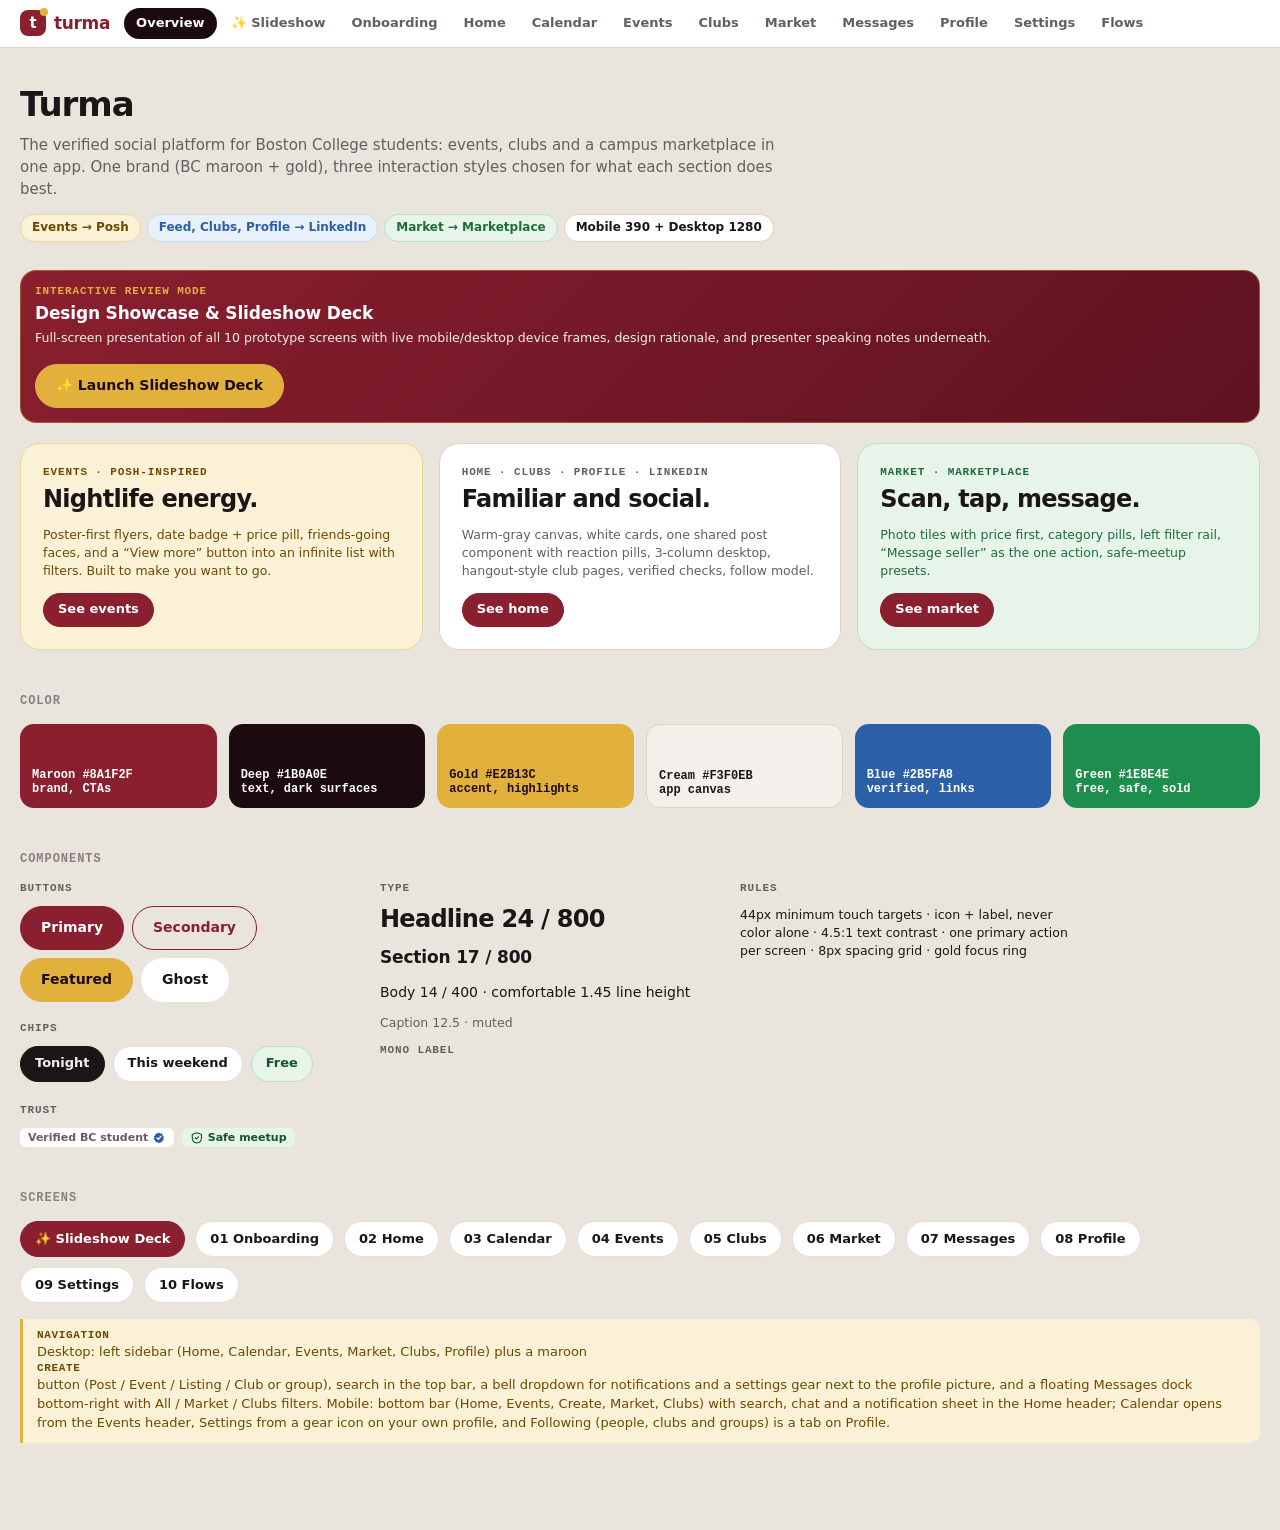
==== commit ef0f23a8: "feat: add interactive slideshow presentation deck and update app integration" ====
--- a/index.html
+++ b/index.html
@@ -3,6 +3,15 @@
 <h1>Turma</h1>
 <p class="lede">The verified social platform for Boston College students: events, clubs and a campus marketplace in one app. One brand (BC maroon + gold), three interaction styles chosen for what each section does best.</p>
 <div class="tags"><span class="posh">Events → Posh</span><span class="li">Feed, Clubs, Profile → LinkedIn</span><span class="fb">Market → Marketplace</span><span>Mobile 390 + Desktop 1280</span></div>
+
+<div class="card pad" style="background:linear-gradient(135deg,#8A1F2F,#5E1220);color:#fff;border:1px solid rgba(226,177,60,0.4);border-radius:16px;margin:20px 0;display:flex;align-items:center;justify-content:space-between;gap:16px;flex-wrap:wrap">
+  <div>
+    <div class="h3" style="color:#E2B13C">Interactive Review Mode</div>
+    <div class="h2" style="color:#fff;margin:4px 0">Design Showcase & Slideshow Deck</div>
+    <p class="sm" style="color:#F3F0EB;margin:0">Full-screen presentation of all 10 prototype screens with live mobile/desktop device frames, design rationale, and presenter speaking notes underneath.</p>
+  </div>
+  <a class="btn gold" href="slideshow.html" style="font-weight:800;white-space:nowrap">✨ Launch Slideshow Deck</a>
+</div>
 
 <div class="modes">
   <div class="mode" style="background:#FBF1D6;border:1px solid #EBD79C">
@@ -46,7 +55,7 @@
 
 <div class="sec-label">Screens</div>
 <div class="chips wrap" style="gap:10px">
-  <a class="chip" href="01-onboarding.html">01 Onboarding</a><a class="chip" href="02-home.html">02 Home</a><a class="chip" href="11-calendar.html">03 Calendar</a><a class="chip" href="04-events.html">04 Events</a><a class="chip" href="05-clubs.html">05 Clubs</a><a class="chip" href="06-marketplace.html">06 Market</a><a class="chip" href="07-messaging.html">07 Messages</a><a class="chip" href="08-profile.html">08 Profile</a><a class="chip" href="09-notifications-settings.html">09 Settings</a><a class="chip" href="10-flows.html">10 Flows</a>
+  <a class="chip on" href="slideshow.html" style="background:#8A1F2F;color:#fff;border-color:#8A1F2F">✨ Slideshow Deck</a><a class="chip" href="01-onboarding.html">01 Onboarding</a><a class="chip" href="02-home.html">02 Home</a><a class="chip" href="11-calendar.html">03 Calendar</a><a class="chip" href="04-events.html">04 Events</a><a class="chip" href="05-clubs.html">05 Clubs</a><a class="chip" href="06-marketplace.html">06 Market</a><a class="chip" href="07-messaging.html">07 Messages</a><a class="chip" href="08-profile.html">08 Profile</a><a class="chip" href="09-notifications-settings.html">09 Settings</a><a class="chip" href="10-flows.html">10 Flows</a>
 </div>
 <div class="note"><b>Navigation</b>Desktop: left sidebar (Home, Calendar, Events, Market, Clubs, Profile) plus a maroon <b>Create</b> button (Post / Event / Listing / Club or group), search in the top bar, a bell dropdown for notifications and a settings gear next to the profile picture, and a floating Messages dock bottom-right with All / Market / Clubs filters. Mobile: bottom bar (Home, Events, Create, Market, Clubs) with search, chat and a notification sheet in the Home header; Calendar opens from the Events header, Settings from a gear icon on your own profile, and Following (people, clubs and groups) is a tab on Profile.</div>
 </main><script src="app.js"></script></body></html>
